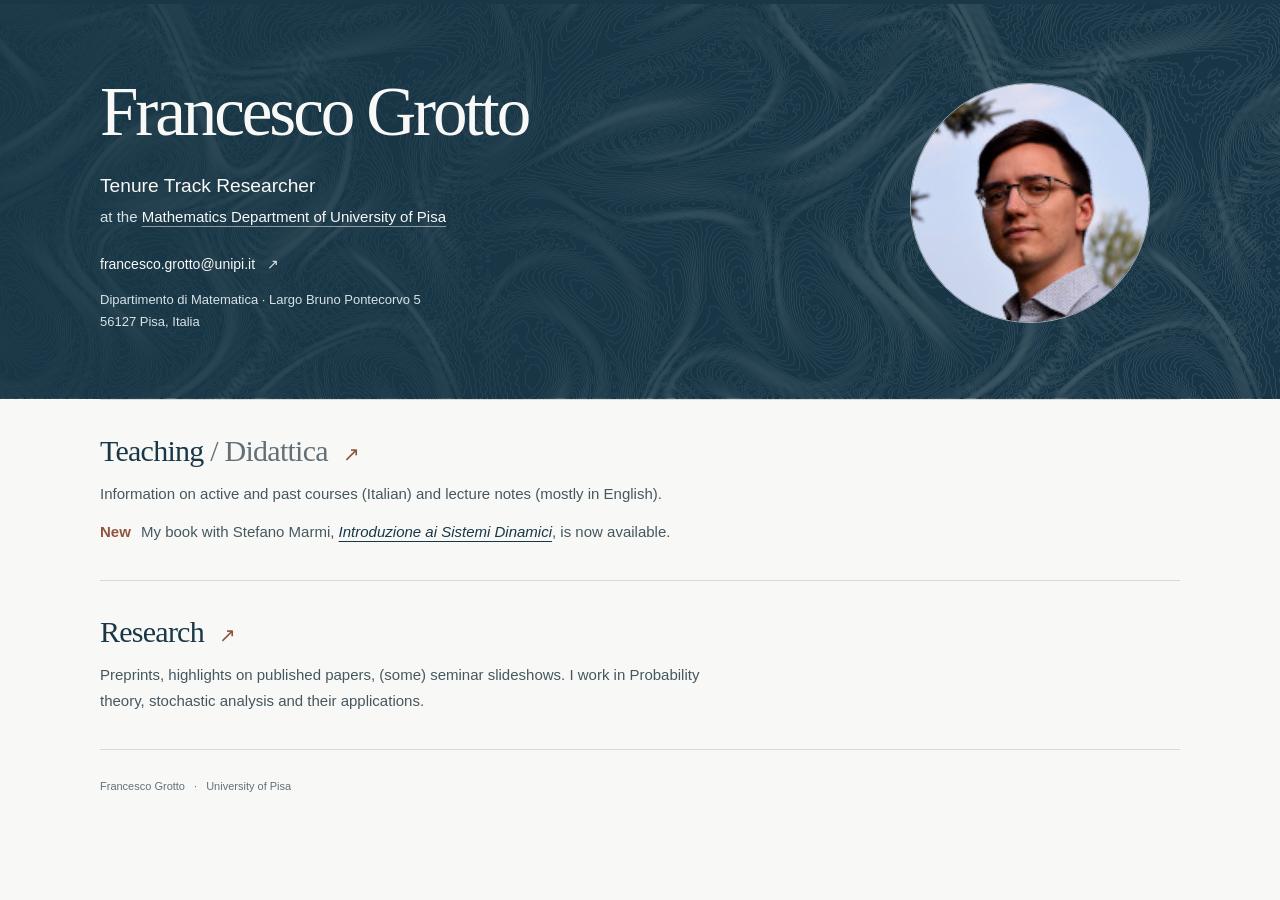
==== index.html @ 297f0f18 "Publish personal website" ====
<!doctype html>
<html lang="en">
<head>
  <meta charset="utf-8">
  <meta name="viewport" content="width=device-width, initial-scale=1">
  <meta name="description" content="Francesco Grotto, Tenure Track Researcher at the University of Pisa. Probability theory, stochastic analysis and mathematical fluid dynamics.">
  <meta name="theme-color" content="#193746">
  <title>Francesco Grotto | University of Pisa</title>
  <link rel="icon" href="assets/favicon.svg" type="image/svg+xml">
  <link rel="stylesheet" href="assets/style.css">
</head>
<body class="home">
  <a class="skip-link" href="#main">Skip to content</a>
  <main id="main">
    <div class="vorticity-band">
      <section class="profile site-shell" aria-labelledby="profile-name">
        <div class="profile-identity">
          <h1 id="profile-name">Francesco Grotto</h1>
        </div>
        <div class="profile-details">
          <p class="profile-role">Tenure Track Researcher</p>
          <p class="profile-affiliation">at the <a href="https://www.dm.unipi.it/">Mathematics Department of University of Pisa</a></p>
          <address class="profile-contact">
            <a class="email-link" href="mailto:francesco.grotto@unipi.it">francesco.grotto@unipi.it <span aria-hidden="true">↗</span></a>
            <span>Dipartimento di Matematica · Largo Bruno Pontecorvo 5<br>56127 Pisa, Italia</span>
          </address>
        </div>
        <figure class="portrait">
          <img src="assets/portrait.jpg" alt="Portrait of Francesco Grotto" width="240" height="240" fetchpriority="high">
         </figure>
      </section>
    </div>

    <div class="site-shell">
      <div class="home-sections">
        <section class="home-section" aria-labelledby="teaching-title">
          <div class="home-section-copy">
            <h2 id="teaching-title"><a href="teaching.html">Teaching <span class="title-translation" lang="it">/ Didattica</span><span class="section-arrow" aria-hidden="true">↗</span></a></h2>
            <p>Information on active and past courses (Italian) and lecture notes (mostly in English).</p>
            <p class="home-news"><strong>New</strong> My book with Stefano Marmi, <a href="https://edizioni.sns.it/prodotto/introduzione-ai-sistemi-dinamici/"><cite lang="it">Introduzione ai Sistemi Dinamici</cite></a>, is now available.</p>
          </div>
        </section>
        <section class="home-section" aria-labelledby="research-title">
          <div class="home-section-copy">
            <h2 id="research-title"><a href="research.html">Research<span class="section-arrow" aria-hidden="true">↗</span></a></h2>
            <p>Preprints, highlights on published papers, (some) seminar slideshows. I work in Probability theory, stochastic analysis and their applications. </p>
          </div>
        </section>
      </div>
    </div>
  </main>

  <footer class="site-footer site-shell">
    <p>Francesco Grotto <span aria-hidden="true">·</span> University of Pisa</p>
  </footer>
</body>
</html>
---- assets/style.css ----
:root {
  color-scheme: light;
  --paper: #f8f9f6;
  --ink: #193746;
  --body: #46575f;
  --muted: #637078;
  --rule: #d4dbd9;
  --accent: #90543e;
  --band-text: #f8f9f6;
  --band-muted: #d7e2e6;
  --serif: Georgia, 'Times New Roman', serif;
  --sans: 'Segoe UI', -apple-system, BlinkMacSystemFont, Arial, sans-serif;
}

* { box-sizing: border-box; }
html { scroll-behavior: smooth; scroll-padding-top: 2rem; }
body { margin: 0; background: var(--paper); color: var(--body); font-family: var(--sans); font-size: 16px; line-height: 1.7; -webkit-font-smoothing: antialiased; }
body::before { display: block; height: 4px; background: var(--ink); content: ''; }
::selection { background: #dbe6e7; color: var(--ink); }
a { color: var(--ink); text-decoration-thickness: 1px; text-underline-offset: 4px; }
a:hover { color: var(--accent); }
a:focus-visible { outline: 2px solid var(--accent); outline-offset: 5px; border-radius: 1px; }
p, h1, h2, h3, figure { margin: 0; }
h1, h2, h3 { color: var(--ink); }
h1, h2 { font-family: var(--serif); font-weight: 400; }
h1 { font-size: clamp(3rem, 5.4vw, 4.5rem); line-height: 1.12; letter-spacing: -0.045em; }
h2 { font-size: 1.9rem; line-height: 1.25; letter-spacing: -0.025em; }
h3 { font-size: 1rem; font-weight: 600; line-height: 1.55; }
img { display: block; max-width: 100%; }
.site-shell { width: min(1080px, calc(100% - 112px)); margin-inline: auto; }
/* The source field is periodic: keep a fixed-size repeating tile, without stretching.
   A navy overlay harmonises the source blue and quietens the lines behind text. */
.vorticity-band {
  color: var(--band-muted);
  background-color: var(--ink);
  background-image: linear-gradient(90deg, rgba(25, 55, 70, 0.94), rgba(25, 55, 70, 0.88) 52%, rgba(25, 55, 70, 0.82)), url('vorticity-contours.png');
  background-size: auto, 800px 800px;
  background-repeat: no-repeat, repeat;
  background-position: center, center;
}
.vorticity-band h1, .vorticity-band .profile-role, .vorticity-band a { color: var(--band-text); }
.vorticity-band .profile-contact > span, .vorticity-band .email-link span { color: var(--band-muted); }
.vorticity-band .profile-affiliation a { text-decoration-color: rgba(248, 249, 246, 0.5); }
.vorticity-band a:hover { color: #fff; text-decoration: underline; }
.vorticity-band a:focus-visible { color: #fff; outline-color: var(--band-text); background-color: rgba(25, 55, 70, 0.75); }
.vorticity-band .portrait img { border-color: rgba(248, 249, 246, 0.6); }
.vorticity-band .site-header { border-bottom-color: rgba(248, 249, 246, 0.22); }
.vorticity-band .site-header nav a[aria-current="page"]::after { background: var(--band-text); }
.site-header { min-height: 76px; display: flex; align-items: center; justify-content: flex-end; border-bottom: 1px solid var(--rule); }
.site-header nav { display: flex; align-items: center; gap: 29px; }
.site-header nav a { position: relative; padding-block: 10px; font-size: 0.8125rem; font-weight: 500; text-decoration: none; white-space: nowrap; }
.site-header nav a[aria-current="page"]::after { position: absolute; height: 2px; background: var(--accent); content: ''; left: 0; right: 0; bottom: 2px; }
.eyebrow { font-size: 0.6875rem; line-height: 1.5; font-weight: 600; text-transform: uppercase; letter-spacing: 0.15em; color: var(--muted); }
.profile { display: grid; grid-template-columns: minmax(0, 1fr) 300px; grid-template-areas: 'identity portrait' 'details portrait'; column-gap: 48px; align-items: center; padding: 69px 0 65px; }
.profile-identity { grid-area: identity; }
.profile-details { grid-area: details; }
.profile-role { font-size: 1.2rem; color: var(--ink); margin-top: 20px; }
.profile-affiliation { font-size: 0.9375rem; margin-top: 1px; }
.profile-affiliation a { text-decoration-color: var(--rule); }
.profile-contact { display: flex; flex-direction: column; gap: 13px; font-size: 0.8125rem; line-height: 1.7; font-style: normal; margin-top: 23px; }
.email-link { align-self: start; font-size: 0.875rem; text-decoration: none; }
.email-link span { padding-left: 8px; color: var(--accent); }
.profile-contact > span { color: var(--muted); }
.portrait { grid-area: portrait; width: 240px; justify-self: center; align-self: center; }
.portrait img { width: 100%; height: auto; aspect-ratio: 1; object-fit: cover; object-position: 50% 35%; border: 1px solid var(--rule); border-radius: 50%; }
.portrait figcaption { font-size: 0.625rem; color: var(--muted); text-transform: uppercase; letter-spacing: 0.12em; margin-top: 11px; text-align: center; }
.home-sections { border-top: 1px solid var(--rule); }
.home-section { padding-block: 32px 34px; border-bottom: 1px solid var(--rule); }
.home-section h2 { font-size: 1.875rem; }
.home-section h2 a { display: inline; text-decoration: none; }
.title-translation { color: var(--muted); }
.section-arrow { display: inline-block; margin-left: 15px; font-family: var(--sans); font-size: 1.25rem; font-weight: 400; color: var(--accent); transition: transform 160ms ease; }
.home-section h2 a:hover .section-arrow { transform: translate(2px, -2px); }
.home-section-copy p { max-width: 620px; font-size: 0.9375rem; line-height: 1.75; margin-top: 12px; }
.home-news strong { color: var(--accent); margin-inline-end: 0.4em; }
.section-note { font-size: 0.6875rem; color: var(--muted); }
.site-footer { display: flex; flex-wrap: wrap; align-items: center; justify-content: space-between; gap: 16px 28px; padding-block: 27px 30px; font-size: 0.6875rem; color: var(--muted); }
.site-footer p span { padding-inline: 6px; }
body:not(.home) .site-footer { margin-top: 74px; border-top: 1px solid var(--rule); }
.page-heading { padding-block: 31px 43px; border-bottom: 1px solid var(--rule); }
.back-link { font-size: 0.75rem; text-decoration: none; color: var(--muted); }
.back-link span { margin-right: 6px; }
.page-heading .eyebrow { margin-top: 38px; margin-bottom: 13px; }
.page-heading .back-link + h1 { margin-top: 38px; }
.page-heading h1 { font-size: clamp(2.8rem, 4.5vw, 3.8rem); }
.page-intro { margin-top: 17px; font-size: 1rem; }
.page-intro p + p { margin-top: 1em; }
.page-layout { display: grid; grid-template-columns: 215px minmax(0, 1fr); column-gap: 68px; padding-top: 43px; align-items: start; }
.page-sidebar { position: sticky; top: 32px; font-size: 0.8125rem; }
.page-sidebar nav { display: flex; flex-direction: column; gap: 12px; margin-top: 19px; }
.page-sidebar nav a { text-decoration: none; line-height: 1.5; }
.sidebar-note { border-top: 1px solid var(--rule); margin-top: 30px; padding-top: 24px; }
.sidebar-note h2 { font-family: var(--sans); font-size: 0.8125rem; font-weight: 600; letter-spacing: 0; line-height: 1.6; margin-bottom: 9px; }
.sidebar-note p { color: var(--muted); font-size: 0.75rem; }
.sidebar-note p a { overflow-wrap: anywhere; }
.sidebar-note .text-link { margin-top: 14px; font-size: 0.75rem; display: inline-block; }
.text-link { font-size: 0.8125rem; text-decoration: none; }
.text-link span[aria-hidden] { color: var(--accent); margin-left: 6px; }
.page-content { min-width: 0; }
.page-content > section { scroll-margin-top: 32px; }
.page-content h2 { font-size: 1.7rem; }
.section-heading { display: flex; flex-wrap: wrap; align-items: baseline; justify-content: space-between; gap: 10px; padding-bottom: 22px; }
.publication-list, .preprint-list { list-style: none; margin: 0; padding: 0; }
.publication { display: grid; grid-template-columns: 50px minmax(0, 1fr); gap: 20px; padding-block: 24px; border-top: 1px solid var(--rule); }
.publication-year { font-size: 0.6875rem; color: var(--accent); font-variant-numeric: tabular-nums; padding-top: 3px; }
.publication h3, .preprint-list h3 { font-size: 0.9375rem; }
.publication h3 a, .preprint-list h3 a { text-decoration: none; }
.publication h3 a span, .preprint-list h3 a span { color: var(--accent); white-space: nowrap; font-size: 0.8125rem; }
.publication-authors { font-size: 0.75rem; color: var(--muted); margin-top: 6px; }
.publication-authors a { color: inherit; text-decoration: none; }
.publication-authors a:hover { color: var(--accent); text-decoration: underline; }
.publication-venue { font-size: 0.75rem; margin-top: 6px; }
.publication-venue cite { color: var(--accent); }
.publication-source { display: inline-block; font-size: 0.6875rem; color: var(--muted); margin-top: 5px; overflow-wrap: anywhere; }
.preprints-section, .events-section { margin-top: 36px; }
.events-intro { font-size: 0.9375rem; margin-bottom: 24px; }
.preprint-list li { border-top: 1px solid var(--rule); padding-block: 23px; }
.seminar { border-top: 1px solid var(--rule); padding-block: 24px; }
.seminar .eyebrow { color: var(--accent); margin-bottom: 8px; }
.seminar-description { font-size: 0.875rem; margin-top: 10px; }
.seminar .text-link { display: inline-block; margin-top: 14px; }
.draft-note { padding: 14px 17px; background: #eef0eb; border-left: 2px solid #a2afa6; font-size: 0.75rem; color: var(--body); margin-bottom: 34px; }
.draft-label { color: var(--ink); font-weight: 600; margin-right: 7px; }
.course { padding-bottom: 32px; }
.course + .course { border-top: 1px solid var(--rule); padding-top: 32px; }
.course .eyebrow { margin-bottom: 10px; font-size: 0.625rem; letter-spacing: 0.1em; color: var(--accent); }
.course > p:not(.eyebrow) { font-size: 0.9375rem; margin-top: 15px; }
.course-details { display: grid; grid-template-columns: 1fr 1fr; gap: 30px; margin-top: 22px; }
.course-details h3 { font-size: 0.8125rem; margin-bottom: 6px; }
.course-details p { font-size: 0.8125rem; }
.placeholder-copy { color: var(--muted); }
.course > .text-link { display: inline-block; margin-top: 23px; }
.file-type { border: 1px solid var(--rule); font-size: 0.5625rem; padding: 1px 4px; margin-left: 6px; letter-spacing: 0.03em; }
.skip-link { position: absolute; left: 20px; top: -100px; padding: 8px 16px; background: var(--ink); color: white; z-index: 10; }
.skip-link:focus { top: 12px; color: white; }

@media (min-width: 1400px) {
  .site-shell { width: min(1120px, calc(100% - 160px)); }
  .profile { padding-block: 82px 76px; }
  .home-section { padding-block: 36px 38px; }
}
@media (max-width: 1000px) {
  .site-shell { width: calc(100% - 72px); }
  .site-header nav { gap: 20px; }
  .profile { grid-template-columns: minmax(0, 1fr) 240px; column-gap: 32px; }
  .page-layout { grid-template-columns: 175px minmax(0, 1fr); column-gap: 38px; }
}
@media (max-width: 720px) {
  .site-shell { width: calc(100% - 40px); }
  .site-header { min-height: 0; padding-block: 17px 13px; }
  .site-header nav { width: 100%; gap: 23px; flex-wrap: wrap; }
  .site-header nav a { font-size: 0.75rem; padding-block: 6px 10px; }
  .profile { grid-template-columns: minmax(0, 1fr) clamp(112px, 24vw, 160px); grid-template-areas: 'identity portrait' 'details details'; column-gap: 20px; padding-block: 43px 38px; }
  .profile h1 { font-size: clamp(2rem, 7.5vw, 3.5rem); }
  .profile-role { margin-top: 21px; font-size: 1.0625rem; }
  .profile-affiliation { max-width: 340px; font-size: 0.8125rem; }
  .profile-contact { font-size: 0.75rem; margin-top: 22px; gap: 14px; }
  .email-link { font-size: 0.8125rem; }
  .portrait { width: 100%; }
  .portrait figcaption { display: none; }
  .home-section { padding-block: 28px; }
  .home-section h2 { font-size: clamp(1.4rem, 4.8vw, 1.8rem); }
  .home-section-copy p { font-size: 0.875rem; margin-top: 10px; }
  .section-arrow { font-size: 1rem; margin-left: 9px; }
  .site-footer { align-items: flex-start; flex-direction: column; gap: 10px; padding-block: 24px; }
  .page-heading { padding-block: 23px 31px; }
  .page-heading .eyebrow { margin-top: 31px; }
  .page-heading .back-link + h1 { margin-top: 31px; }
  .page-heading h1 { font-size: clamp(2.6rem, 8vw, 3.6rem); }
  .page-intro { font-size: 0.9375rem; }
  .page-layout { display: block; padding-top: 25px; }
  .page-sidebar { position: static; padding-bottom: 26px; margin-bottom: 29px; border-bottom: 1px solid var(--rule); }
  .page-sidebar nav { flex-direction: row; flex-wrap: wrap; column-gap: 20px; row-gap: 12px; margin-top: 14px; }
  .sidebar-note { margin-top: 22px; padding-top: 18px; }
  .sidebar-note p { max-width: 430px; }
  .sidebar-note .text-link { margin-top: 10px; }
  .page-content h2 { font-size: 1.6rem; }
  .course-details { gap: 21px; }
  .publication { grid-template-columns: 42px minmax(0, 1fr); gap: 14px; }
  .publication h3, .preprint-list h3 { font-size: 0.9375rem; }
  body:not(.home) .site-footer { margin-top: 42px; }
}
@media (max-width: 380px) {
  .site-header nav { gap: 14px; }
  .site-header nav a { font-size: 0.6875rem; }
  .profile-contact > span { font-size: 0.6875rem; }
  .course-details { grid-template-columns: 1fr; gap: 17px; }
}
@media (prefers-reduced-motion: reduce) {
  html { scroll-behavior: auto; }
  *, *::before, *::after { transition: none !important; }
}
@media print {
  body { background: white; font-size: 11pt; }
  .vorticity-band { background: none; color: var(--body); }
  .vorticity-band h1, .vorticity-band .profile-role, .vorticity-band a { color: var(--ink); }
  .vorticity-band .profile-contact > span, .vorticity-band .email-link span { color: var(--body); }
  .navigation-band { display: none; }
  body::before, .skip-link, .site-header nav, .page-sidebar, .site-footer { display: none; }
  .site-shell { width: 100%; }
  .site-header { min-height: 70px; }
  .page-layout { display: block; }
  .page-heading { padding-block: 20px; }
  .publication, .preprint-list li, .course, .seminar { break-inside: avoid; }
  a { color: inherit; }
}
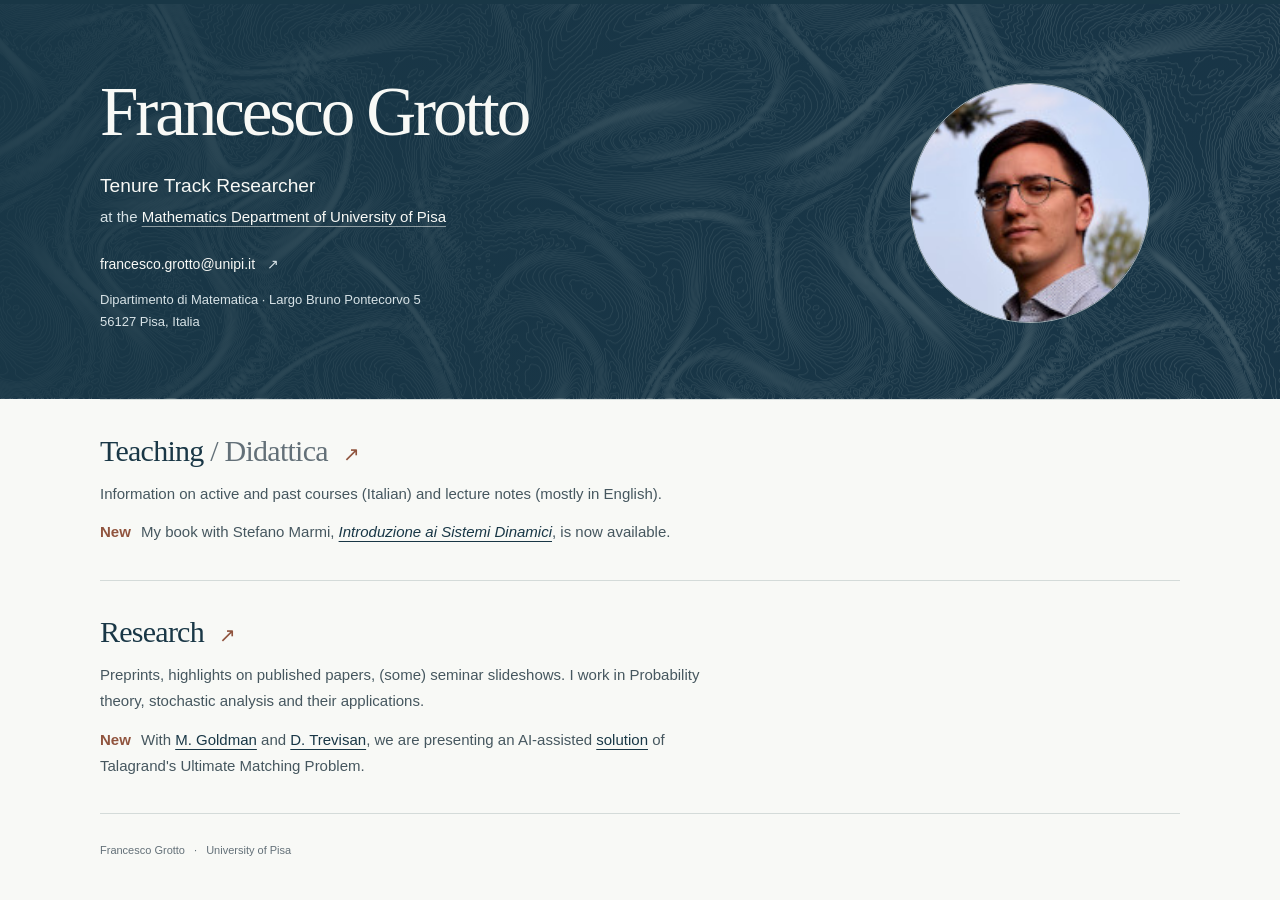
==== commit 50204e5b: "Add Talagrand matching problem announcement to homepage" ====
--- a/index.html
+++ b/index.html
@@ -5,7 +5,7 @@
   <meta name="viewport" content="width=device-width, initial-scale=1">
   <meta name="description" content="Francesco Grotto, Tenure Track Researcher at the University of Pisa. Probability theory, stochastic analysis and mathematical fluid dynamics.">
   <meta name="theme-color" content="#193746">
-  <title>Francesco Grotto | University of Pisa</title>
+  <title translate="no">Francesco Grotto | University of Pisa</title>
   <link rel="icon" href="assets/favicon.svg" type="image/svg+xml">
   <link rel="stylesheet" href="assets/style.css">
 </head>
@@ -15,7 +15,7 @@
     <div class="vorticity-band">
       <section class="profile site-shell" aria-labelledby="profile-name">
         <div class="profile-identity">
-          <h1 id="profile-name">Francesco Grotto</h1>
+          <h1 id="profile-name" class="notranslate" translate="no">Francesco Grotto</h1>
         </div>
         <div class="profile-details">
           <p class="profile-role">Tenure Track Researcher</p>
@@ -44,6 +44,7 @@
           <div class="home-section-copy">
             <h2 id="research-title"><a href="research.html">Research<span class="section-arrow" aria-hidden="true">↗</span></a></h2>
             <p>Preprints, highlights on published papers, (some) seminar slideshows. I work in Probability theory, stochastic analysis and their applications. </p>
+            <p class="home-news"><strong>New</strong> With <a href="https://www.cmap.polytechnique.fr/~michael.goldman/">M. Goldman</a> and <a href="https://web.dm.unipi.it/trevisan/it/">D. Trevisan</a>, we are presenting an AI-assisted <a href="https://hexagonmath.org/2611.00294v1">solution</a> of Talagrand's Ultimate Matching Problem.</p>
           </div>
         </section>
       </div>
@@ -51,7 +52,7 @@
   </main>
 
   <footer class="site-footer site-shell">
-    <p>Francesco Grotto <span aria-hidden="true">·</span> University of Pisa</p>
+    <p><bdi class="notranslate" translate="no">Francesco Grotto</bdi> <span aria-hidden="true">·</span> University of Pisa</p>
   </footer>
 </body>
 </html>
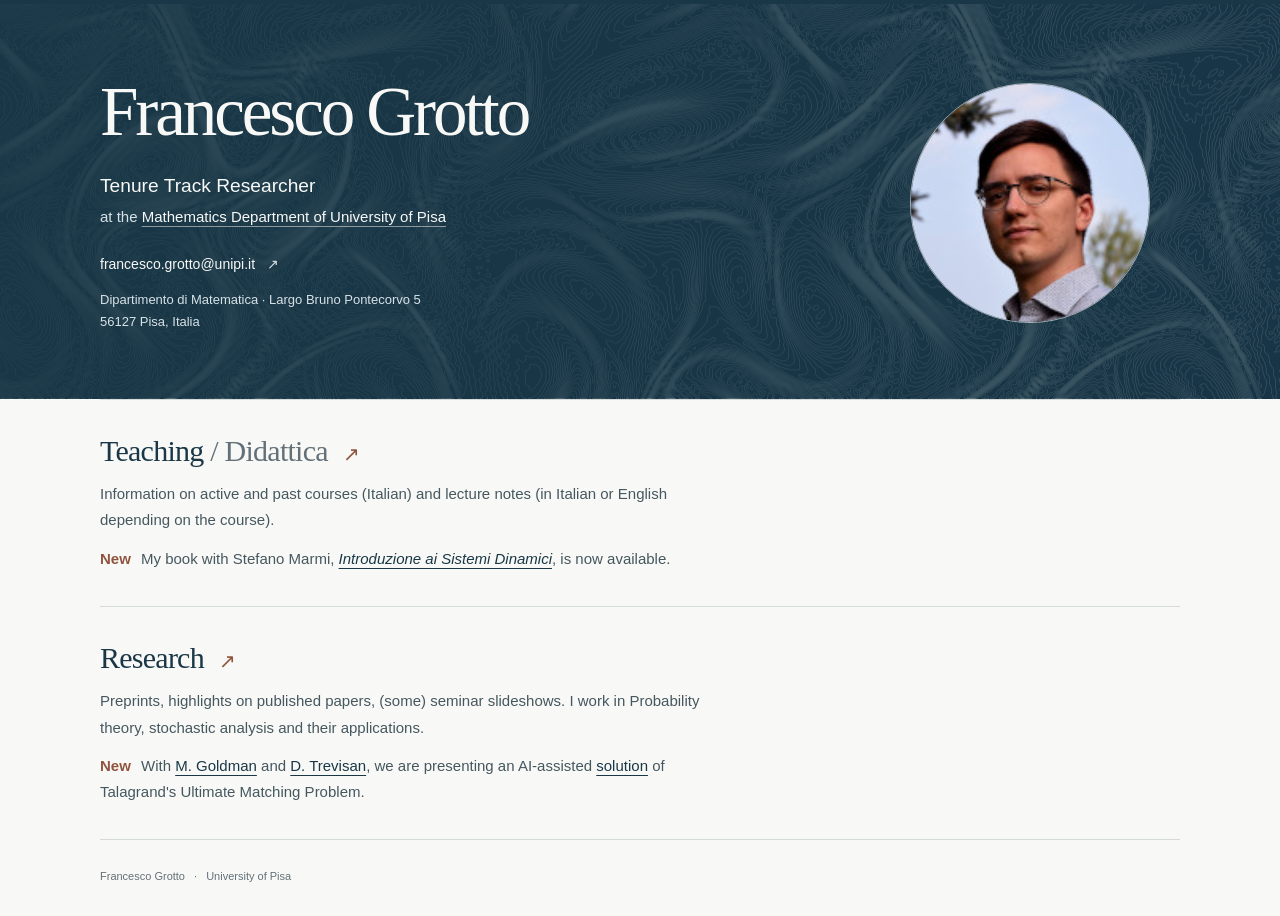
==== commit 8d08bf8c: "Clarify the languages of lecture notes" ====
--- a/index.html
+++ b/index.html
@@ -36,7 +36,7 @@
         <section class="home-section" aria-labelledby="teaching-title">
           <div class="home-section-copy">
             <h2 id="teaching-title"><a href="teaching.html">Teaching <span class="title-translation" lang="it">/ Didattica</span><span class="section-arrow" aria-hidden="true">↗</span></a></h2>
-            <p>Information on active and past courses (Italian) and lecture notes (mostly in English).</p>
+            <p>Information on active and past courses (Italian) and lecture notes (in Italian or English depending on the course).</p>
             <p class="home-news"><strong>New</strong> My book with Stefano Marmi, <a href="https://edizioni.sns.it/prodotto/introduzione-ai-sistemi-dinamici/"><cite lang="it">Introduzione ai Sistemi Dinamici</cite></a>, is now available.</p>
           </div>
         </section>
